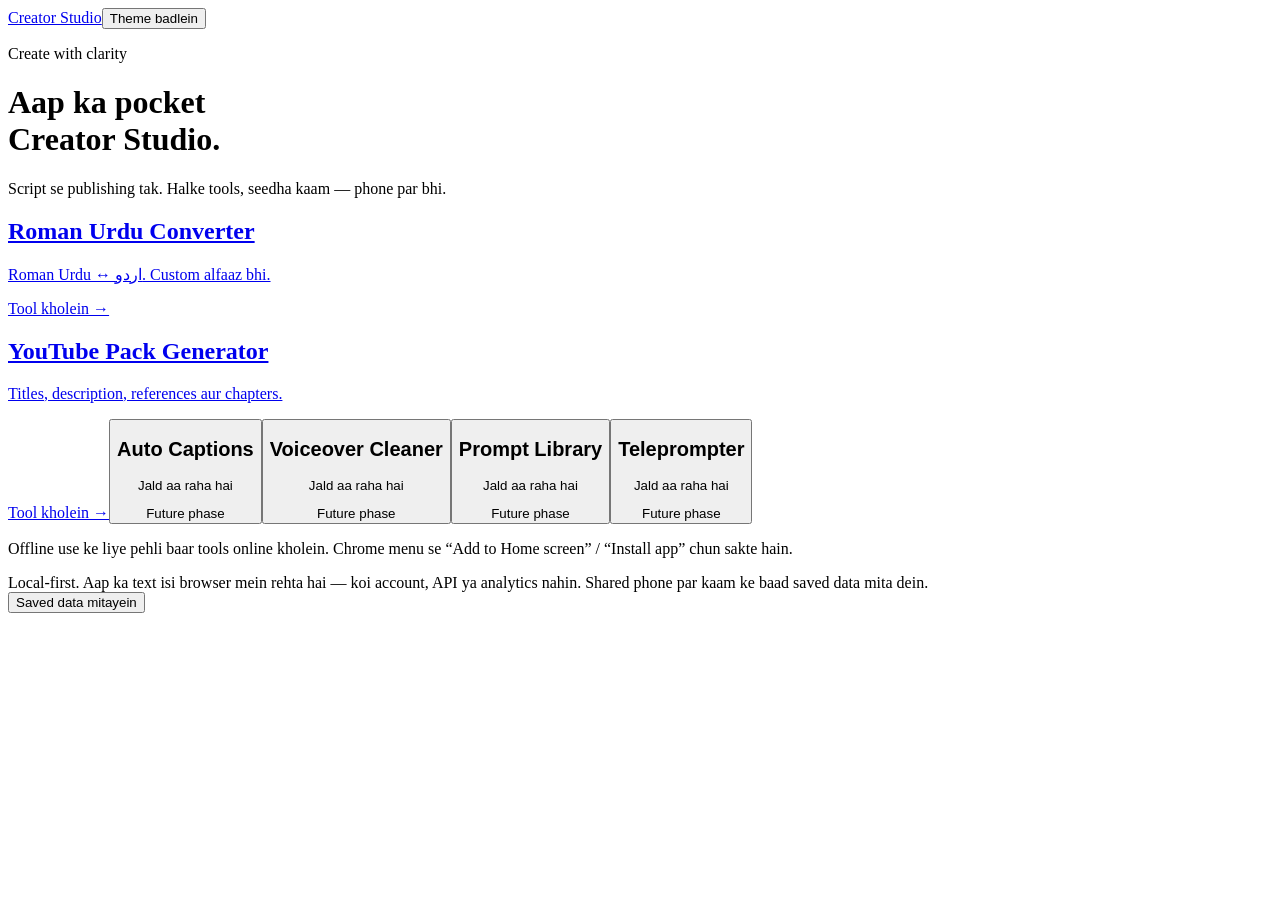
==== index.html @ c0ef5354 "Create index.html" ====
<!doctype html><html lang="en"><head><meta charset="utf-8"><meta name="viewport" content="width=device-width,initial-scale=1"><meta name="theme-color" content="#0b1412"><meta name="description" content="Phone par offline Roman Urdu aur YouTube creator tools."><title>Home | Creator Studio</title><link rel="manifest" href="manifest.json"><link rel="icon" href="icon.svg" type="image/svg+xml"><link rel="stylesheet" href="style.css"><script defer src="site.js"></script></head><body><header><a href="index.html">Creator Studio</a><button id="theme" aria-label="Light ya dark theme badlein">Theme badlein</button></header><main><p class="eyebrow">Create with clarity</p><h1>Aap ka pocket<br>Creator Studio.</h1><p>Script se publishing tak. Halke tools, seedha kaam — phone par bhi.</p><div class="grid"><a class="card" href="converter.html"><h2>Roman Urdu Converter</h2><p>Roman Urdu ↔ اردو. Custom alfaaz bhi.</p><span>Tool kholein →</span></a><a class="card" href="pack.html"><h2>YouTube Pack Generator</h2><p>Titles, description, references aur chapters.</p><span>Tool kholein →</span></a><button class="card soon"><h2>Auto Captions</h2><p>Jald aa raha hai</p><span>Future phase</span></button><button class="card soon"><h2>Voiceover Cleaner</h2><p>Jald aa raha hai</p><span>Future phase</span></button><button class="card soon"><h2>Prompt Library</h2><p>Jald aa raha hai</p><span>Future phase</span></button><button class="card soon"><h2>Teleprompter</h2><p>Jald aa raha hai</p><span>Future phase</span></button></div><p class="help">Offline use ke liye pehli baar tools online kholein. Chrome menu se “Add to Home screen” / “Install app” chun sakte hain.</p></main><footer>Local-first. Aap ka text isi browser mein rehta hai — koi account, API ya analytics nahin. Shared phone par kaam ke baad saved data mita dein.<div class="row"><button id="clearData">Saved data mitayein</button></div></footer><div id="toast" role="status" aria-live="polite"></div></body></html>
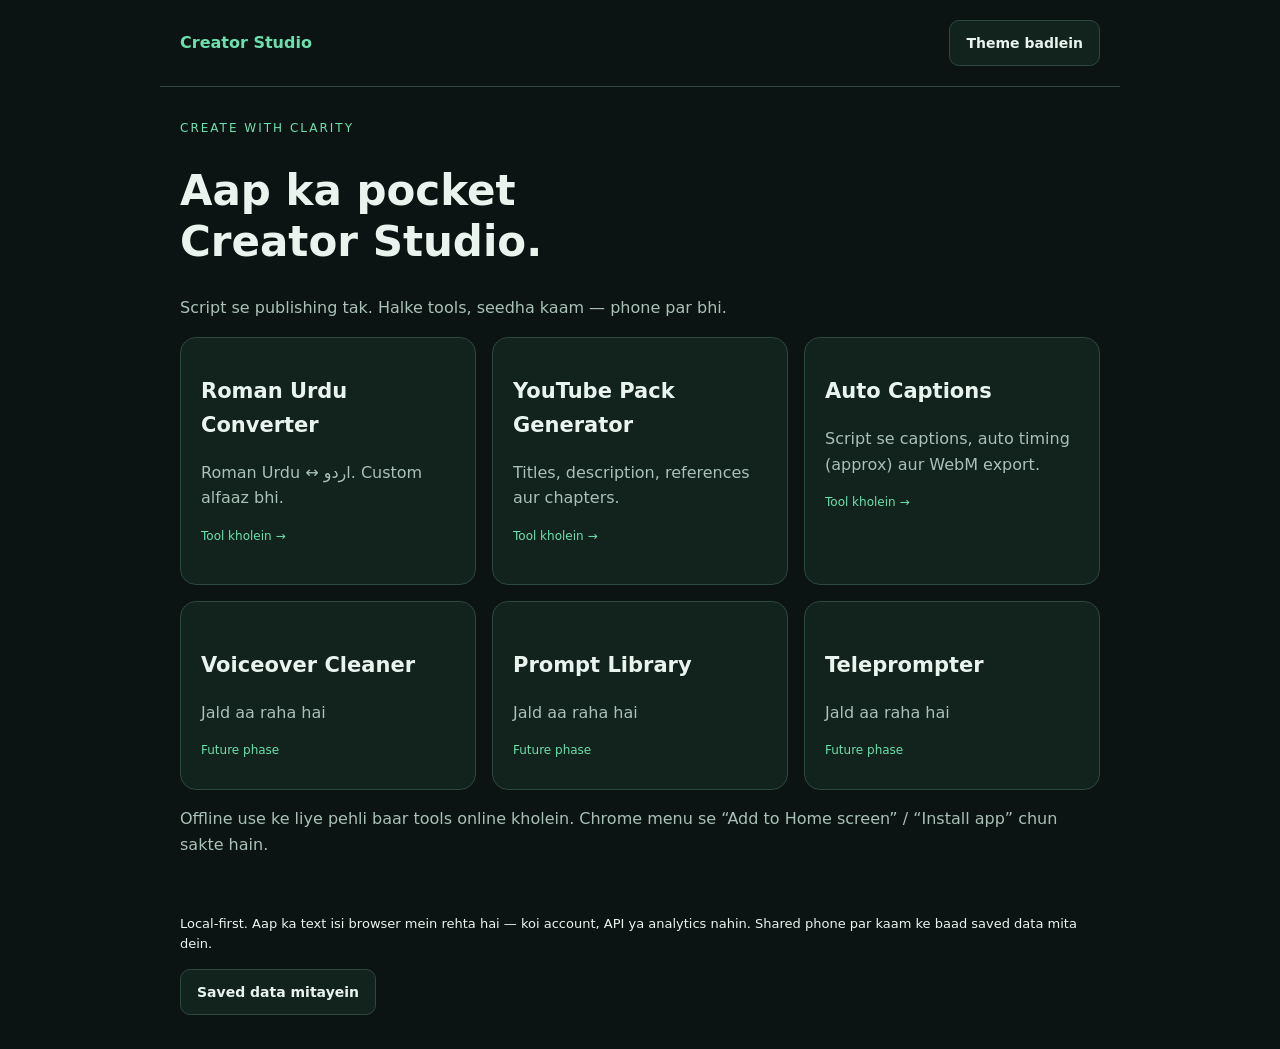
==== commit 2d4efb8c: "Link Auto Captions from Creator Studio hub" ====
--- a/index.html
+++ b/index.html
@@ -1 +1 @@
-<!doctype html><html lang="en"><head><meta charset="utf-8"><meta name="viewport" content="width=device-width,initial-scale=1"><meta name="theme-color" content="#0b1412"><meta name="description" content="Phone par offline Roman Urdu aur YouTube creator tools."><title>Home | Creator Studio</title><link rel="manifest" href="manifest.json"><link rel="icon" href="icon.svg" type="image/svg+xml"><link rel="stylesheet" href="style.css"><script defer src="site.js"></script></head><body><header><a href="index.html">Creator Studio</a><button id="theme" aria-label="Light ya dark theme badlein">Theme badlein</button></header><main><p class="eyebrow">Create with clarity</p><h1>Aap ka pocket<br>Creator Studio.</h1><p>Script se publishing tak. Halke tools, seedha kaam — phone par bhi.</p><div class="grid"><a class="card" href="converter.html"><h2>Roman Urdu Converter</h2><p>Roman Urdu ↔ اردو. Custom alfaaz bhi.</p><span>Tool kholein →</span></a><a class="card" href="pack.html"><h2>YouTube Pack Generator</h2><p>Titles, description, references aur chapters.</p><span>Tool kholein →</span></a><button class="card soon"><h2>Auto Captions</h2><p>Jald aa raha hai</p><span>Future phase</span></button><button class="card soon"><h2>Voiceover Cleaner</h2><p>Jald aa raha hai</p><span>Future phase</span></button><button class="card soon"><h2>Prompt Library</h2><p>Jald aa raha hai</p><span>Future phase</span></button><button class="card soon"><h2>Teleprompter</h2><p>Jald aa raha hai</p><span>Future phase</span></button></div><p class="help">Offline use ke liye pehli baar tools online kholein. Chrome menu se “Add to Home screen” / “Install app” chun sakte hain.</p></main><footer>Local-first. Aap ka text isi browser mein rehta hai — koi account, API ya analytics nahin. Shared phone par kaam ke baad saved data mita dein.<div class="row"><button id="clearData">Saved data mitayein</button></div></footer><div id="toast" role="status" aria-live="polite"></div></body></html>
+<!doctype html><html lang="en"><head><meta charset="utf-8"><meta name="viewport" content="width=device-width,initial-scale=1"><meta name="theme-color" content="#0b1412"><meta name="description" content="Phone par offline Roman Urdu aur YouTube creator tools."><title>Home | Creator Studio</title><link rel="manifest" href="manifest.json"><link rel="icon" href="icon.svg" type="image/svg+xml"><link rel="stylesheet" href="style.css"><script defer src="site.js"></script></head><body><header><a href="index.html">Creator Studio</a><button id="theme" aria-label="Light ya dark theme badlein">Theme badlein</button></header><main><p class="eyebrow">Create with clarity</p><h1>Aap ka pocket<br>Creator Studio.</h1><p>Script se publishing tak. Halke tools, seedha kaam — phone par bhi.</p><div class="grid"><a class="card" href="converter.html"><h2>Roman Urdu Converter</h2><p>Roman Urdu ↔ اردو. Custom alfaaz bhi.</p><span>Tool kholein →</span></a><a class="card" href="pack.html"><h2>YouTube Pack Generator</h2><p>Titles, description, references aur chapters.</p><span>Tool kholein →</span></a><a class="card" href="captions.html"><h2>Auto Captions</h2><p>Script se captions, auto timing (approx) aur WebM export.</p><span>Tool kholein →</span></a><button class="card soon"><h2>Voiceover Cleaner</h2><p>Jald aa raha hai</p><span>Future phase</span></button><button class="card soon"><h2>Prompt Library</h2><p>Jald aa raha hai</p><span>Future phase</span></button><button class="card soon"><h2>Teleprompter</h2><p>Jald aa raha hai</p><span>Future phase</span></button></div><p class="help">Offline use ke liye pehli baar tools online kholein. Chrome menu se “Add to Home screen” / “Install app” chun sakte hain.</p></main><footer>Local-first. Aap ka text isi browser mein rehta hai — koi account, API ya analytics nahin. Shared phone par kaam ke baad saved data mita dein.<div class="row"><button id="clearData">Saved data mitayein</button></div></footer><div id="toast" role="status" aria-live="polite"></div></body></html>
--- a/style.css
+++ b/style.css
@@ -0,0 +1 @@
+:root{color-scheme:dark;--bg:#0b1412;--panel:#12221d;--fg:#e9f4ef;--muted:#a9c1b6;--line:#2d483d;--accent:#6ce0ac}*{box-sizing:border-box}body{margin:0;background:var(--bg);color:var(--fg);font:16px/1.6 system-ui,sans-serif}body.light{color-scheme:light;--bg:#f2f8f5;--panel:white;--fg:#112c20;--muted:#426455;--line:#b8d0c2;--accent:#08683f}header,main,footer{max-width:960px;margin:auto;padding:20px}header{display:flex;justify-content:space-between;align-items:center;gap:12px;border-bottom:1px solid var(--line)}a{color:var(--accent)}header a{text-decoration:none;font-weight:800}h1{font-size:clamp(28px,5vw,42px);line-height:1.2}h2{font-size:21px}h3{margin:0 0 10px}p,.help{color:var(--muted)}.eyebrow{font-size:12px;letter-spacing:2px;text-transform:uppercase;color:var(--accent)}.grid{display:grid;grid-template-columns:repeat(auto-fit,minmax(min(100%,260px),1fr));gap:16px}.card,section{padding:20px;background:var(--panel);border:1px solid var(--line);border-radius:16px;margin:0 0 18px;min-width:0}.card{display:block;text-decoration:none;color:var(--fg);text-align:left;font:inherit;width:100%;height:100%}.card span,.badge{display:block;color:var(--accent);font-size:12px;margin-top:12px}label{display:block;margin:14px 0 7px;font-weight:600}textarea,input{display:block;width:100%;max-width:100%;border:1px solid var(--line);border-radius:10px;background:var(--bg);color:var(--fg);font:inherit;padding:12px}textarea{min-height:180px;resize:vertical}button,.button{font:600 14px system-ui;cursor:pointer;border:1px solid var(--line);background:var(--panel);color:var(--fg);padding:12px 16px;border-radius:10px;min-height:46px;white-space:normal}button:hover,.button:hover{border-color:var(--accent)}button.primary{background:var(--accent);color:var(--bg);border:0}body.light button.primary{color:white}.row{display:flex;flex-wrap:wrap;gap:10px;align-items:center;margin:14px 0}.row>*{max-width:100%}.urdu{font-family:'Noto Nastaliq Urdu','Urdu Typesetting','Noto Naskh Arabic',serif;line-height:2.5;font-size:21px}.output{white-space:pre-wrap;overflow-wrap:anywhere;min-height:65px}#toast{position:fixed;bottom:18px;left:16px;right:16px;margin:auto;max-width:420px;padding:12px;background:var(--accent);color:var(--bg);border-radius:12px;z-index:5;text-align:center}#toast:empty{display:none}summary{cursor:pointer;padding:12px 0}small{color:var(--muted)}:focus-visible{outline:3px solid var(--accent);outline-offset:3px}footer{font-size:13px}input[type=file]{font-size:13px}pre{white-space:pre-wrap;overflow-wrap:anywhere}nav{margin-bottom:22px}
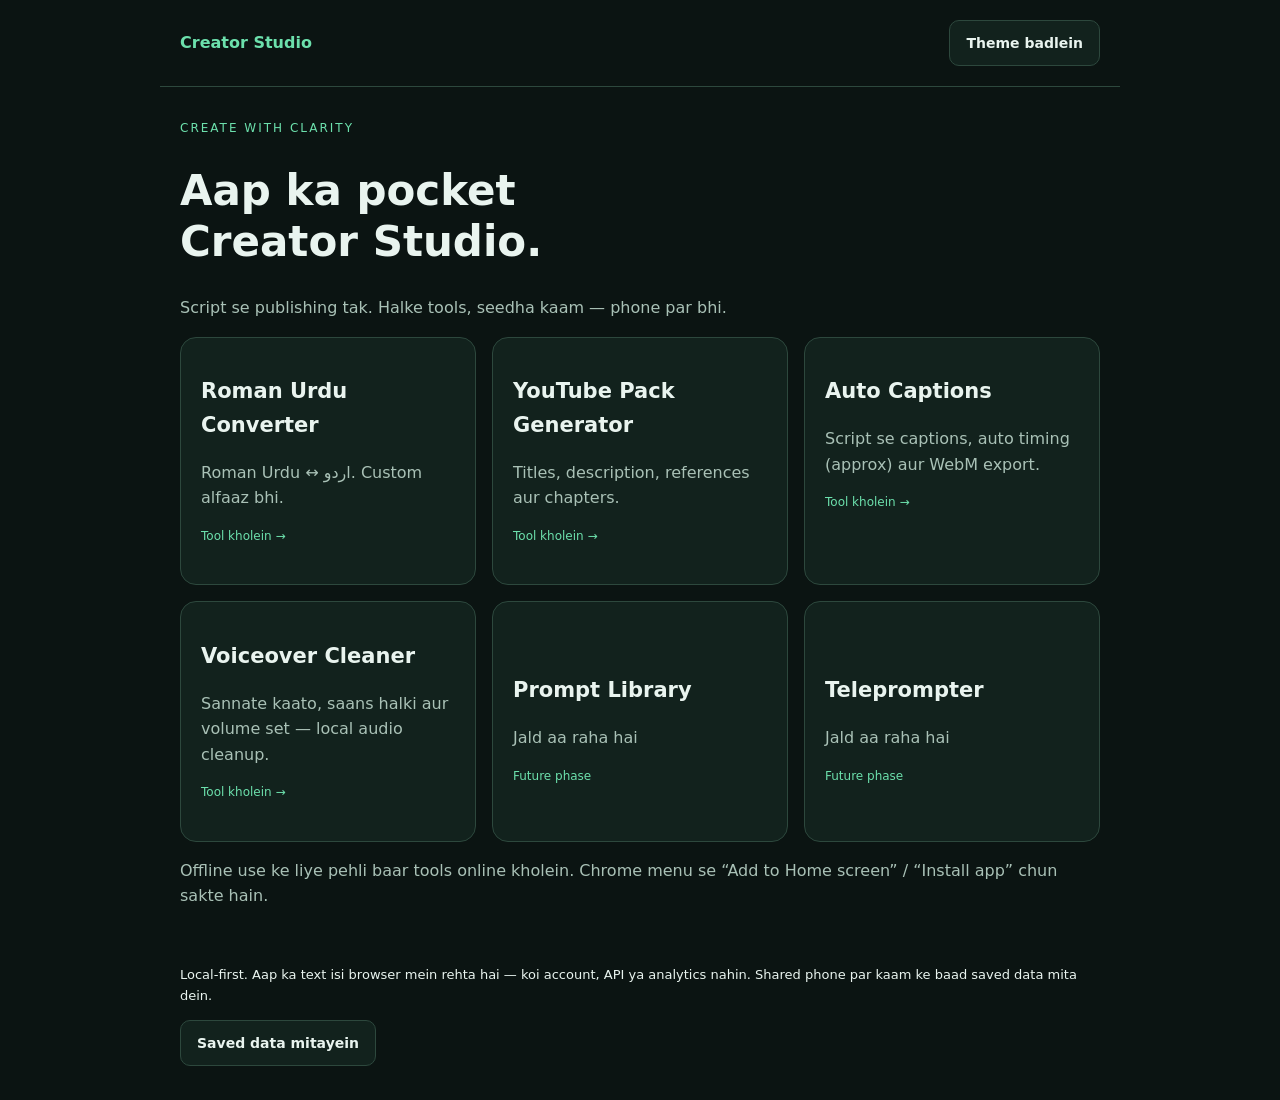
==== commit 222bc4ec: "Update index.html" ====
--- a/index.html
+++ b/index.html
@@ -1 +1 @@
-<!doctype html><html lang="en"><head><meta charset="utf-8"><meta name="viewport" content="width=device-width,initial-scale=1"><meta name="theme-color" content="#0b1412"><meta name="description" content="Phone par offline Roman Urdu aur YouTube creator tools."><title>Home | Creator Studio</title><link rel="manifest" href="manifest.json"><link rel="icon" href="icon.svg" type="image/svg+xml"><link rel="stylesheet" href="style.css"><script defer src="site.js"></script></head><body><header><a href="index.html">Creator Studio</a><button id="theme" aria-label="Light ya dark theme badlein">Theme badlein</button></header><main><p class="eyebrow">Create with clarity</p><h1>Aap ka pocket<br>Creator Studio.</h1><p>Script se publishing tak. Halke tools, seedha kaam — phone par bhi.</p><div class="grid"><a class="card" href="converter.html"><h2>Roman Urdu Converter</h2><p>Roman Urdu ↔ اردو. Custom alfaaz bhi.</p><span>Tool kholein →</span></a><a class="card" href="pack.html"><h2>YouTube Pack Generator</h2><p>Titles, description, references aur chapters.</p><span>Tool kholein →</span></a><a class="card" href="captions.html"><h2>Auto Captions</h2><p>Script se captions, auto timing (approx) aur WebM export.</p><span>Tool kholein →</span></a><button class="card soon"><h2>Voiceover Cleaner</h2><p>Jald aa raha hai</p><span>Future phase</span></button><button class="card soon"><h2>Prompt Library</h2><p>Jald aa raha hai</p><span>Future phase</span></button><button class="card soon"><h2>Teleprompter</h2><p>Jald aa raha hai</p><span>Future phase</span></button></div><p class="help">Offline use ke liye pehli baar tools online kholein. Chrome menu se “Add to Home screen” / “Install app” chun sakte hain.</p></main><footer>Local-first. Aap ka text isi browser mein rehta hai — koi account, API ya analytics nahin. Shared phone par kaam ke baad saved data mita dein.<div class="row"><button id="clearData">Saved data mitayein</button></div></footer><div id="toast" role="status" aria-live="polite"></div></body></html>
+<!doctype html><html lang="en"><head><meta charset="utf-8"><meta name="viewport" content="width=device-width,initial-scale=1"><meta name="theme-color" content="#0b1412"><meta name="description" content="Phone par offline Roman Urdu aur YouTube creator tools."><title>Home | Creator Studio</title><link rel="manifest" href="manifest.json"><link rel="icon" href="icon.svg" type="image/svg+xml"><link rel="stylesheet" href="style.css"><script defer src="site.js"></script></head><body><header><a href="index.html">Creator Studio</a><button id="theme" aria-label="Light ya dark theme badlein">Theme badlein</button></header><main><p class="eyebrow">Create with clarity</p><h1>Aap ka pocket<br>Creator Studio.</h1><p>Script se publishing tak. Halke tools, seedha kaam — phone par bhi.</p><div class="grid"><a class="card" href="converter.html"><h2>Roman Urdu Converter</h2><p>Roman Urdu ↔ اردو. Custom alfaaz bhi.</p><span>Tool kholein →</span></a><a class="card" href="pack.html"><h2>YouTube Pack Generator</h2><p>Titles, description, references aur chapters.</p><span>Tool kholein →</span></a><a class="card" href="captions.html"><h2>Auto Captions</h2><p>Script se captions, auto timing (approx) aur WebM export.</p><span>Tool kholein →</span></a><a class="card" href="cleaner.html"><h2>Voiceover Cleaner</h2><p>Sannate kaato, saans halki aur volume set — local audio cleanup.</p><span>Tool kholein →</span></a><button class="card soon"><h2>Prompt Library</h2><p>Jald aa raha hai</p><span>Future phase</span></button><button class="card soon"><h2>Teleprompter</h2><p>Jald aa raha hai</p><span>Future phase</span></button></div><p class="help">Offline use ke liye pehli baar tools online kholein. Chrome menu se “Add to Home screen” / “Install app” chun sakte hain.</p></main><footer>Local-first. Aap ka text isi browser mein rehta hai — koi account, API ya analytics nahin. Shared phone par kaam ke baad saved data mita dein.<div class="row"><button id="clearData">Saved data mitayein</button></div></footer><div id="toast" role="status" aria-live="polite"></div></body></html>
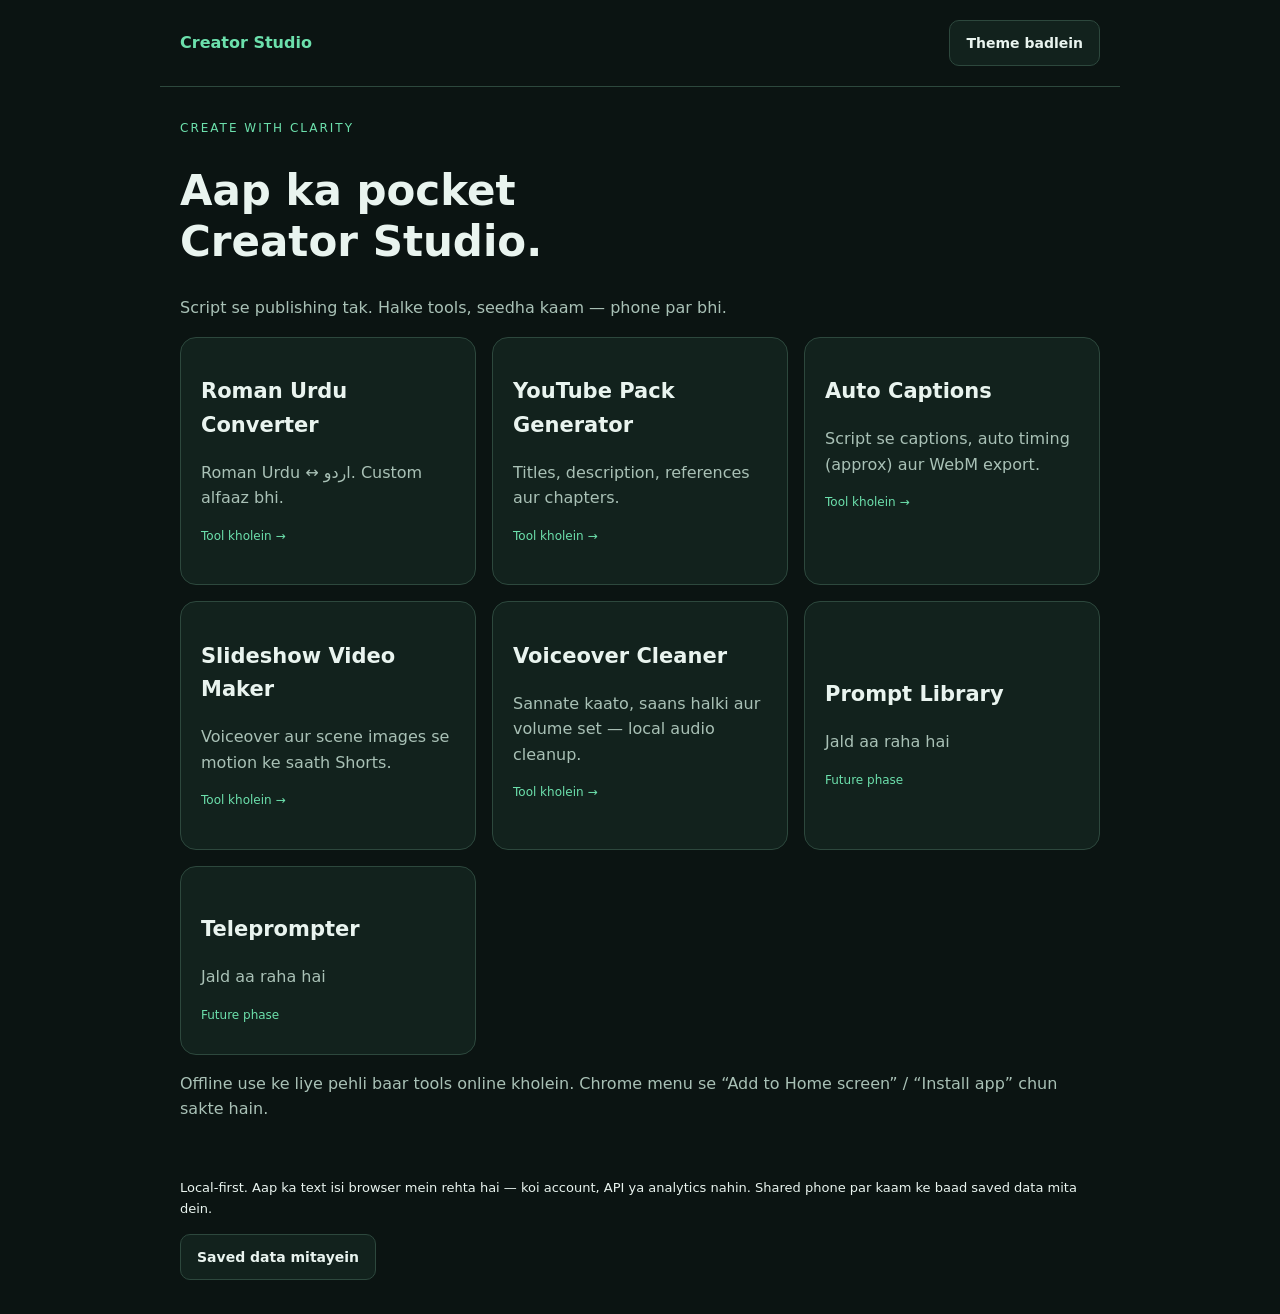
==== commit 47cb2eb6: "Add Slideshow Video Maker to tool hub" ====
--- a/index.html
+++ b/index.html
@@ -1 +1 @@
-<!doctype html><html lang="en"><head><meta charset="utf-8"><meta name="viewport" content="width=device-width,initial-scale=1"><meta name="theme-color" content="#0b1412"><meta name="description" content="Phone par offline Roman Urdu aur YouTube creator tools."><title>Home | Creator Studio</title><link rel="manifest" href="manifest.json"><link rel="icon" href="icon.svg" type="image/svg+xml"><link rel="stylesheet" href="style.css"><script defer src="site.js"></script></head><body><header><a href="index.html">Creator Studio</a><button id="theme" aria-label="Light ya dark theme badlein">Theme badlein</button></header><main><p class="eyebrow">Create with clarity</p><h1>Aap ka pocket<br>Creator Studio.</h1><p>Script se publishing tak. Halke tools, seedha kaam — phone par bhi.</p><div class="grid"><a class="card" href="converter.html"><h2>Roman Urdu Converter</h2><p>Roman Urdu ↔ اردو. Custom alfaaz bhi.</p><span>Tool kholein →</span></a><a class="card" href="pack.html"><h2>YouTube Pack Generator</h2><p>Titles, description, references aur chapters.</p><span>Tool kholein →</span></a><a class="card" href="captions.html"><h2>Auto Captions</h2><p>Script se captions, auto timing (approx) aur WebM export.</p><span>Tool kholein →</span></a><a class="card" href="cleaner.html"><h2>Voiceover Cleaner</h2><p>Sannate kaato, saans halki aur volume set — local audio cleanup.</p><span>Tool kholein →</span></a><button class="card soon"><h2>Prompt Library</h2><p>Jald aa raha hai</p><span>Future phase</span></button><button class="card soon"><h2>Teleprompter</h2><p>Jald aa raha hai</p><span>Future phase</span></button></div><p class="help">Offline use ke liye pehli baar tools online kholein. Chrome menu se “Add to Home screen” / “Install app” chun sakte hain.</p></main><footer>Local-first. Aap ka text isi browser mein rehta hai — koi account, API ya analytics nahin. Shared phone par kaam ke baad saved data mita dein.<div class="row"><button id="clearData">Saved data mitayein</button></div></footer><div id="toast" role="status" aria-live="polite"></div></body></html>
+<!doctype html><html lang="en"><head><meta charset="utf-8"><meta name="viewport" content="width=device-width,initial-scale=1"><meta name="theme-color" content="#0b1412"><meta name="description" content="Phone par offline Roman Urdu aur YouTube creator tools."><title>Home | Creator Studio</title><link rel="manifest" href="manifest.json"><link rel="icon" href="icon.svg" type="image/svg+xml"><link rel="stylesheet" href="style.css"><script defer src="site.js"></script></head><body><header><a href="index.html">Creator Studio</a><button id="theme" aria-label="Light ya dark theme badlein">Theme badlein</button></header><main><p class="eyebrow">Create with clarity</p><h1>Aap ka pocket<br>Creator Studio.</h1><p>Script se publishing tak. Halke tools, seedha kaam — phone par bhi.</p><div class="grid"><a class="card" href="converter.html"><h2>Roman Urdu Converter</h2><p>Roman Urdu ↔ اردو. Custom alfaaz bhi.</p><span>Tool kholein →</span></a><a class="card" href="pack.html"><h2>YouTube Pack Generator</h2><p>Titles, description, references aur chapters.</p><span>Tool kholein →</span></a><a class="card" href="captions.html"><h2>Auto Captions</h2><p>Script se captions, auto timing (approx) aur WebM export.</p><span>Tool kholein →</span></a><a class="card" href="slideshow.html"><h2>Slideshow Video Maker</h2><p>Voiceover aur scene images se motion ke saath Shorts.</p><span>Tool kholein →</span></a><a class="card" href="cleaner.html"><h2>Voiceover Cleaner</h2><p>Sannate kaato, saans halki aur volume set — local audio cleanup.</p><span>Tool kholein →</span></a><button class="card soon"><h2>Prompt Library</h2><p>Jald aa raha hai</p><span>Future phase</span></button><button class="card soon"><h2>Teleprompter</h2><p>Jald aa raha hai</p><span>Future phase</span></button></div><p class="help">Offline use ke liye pehli baar tools online kholein. Chrome menu se “Add to Home screen” / “Install app” chun sakte hain.</p></main><footer>Local-first. Aap ka text isi browser mein rehta hai — koi account, API ya analytics nahin. Shared phone par kaam ke baad saved data mita dein.<div class="row"><button id="clearData">Saved data mitayein</button></div></footer><div id="toast" role="status" aria-live="polite"></div></body></html>
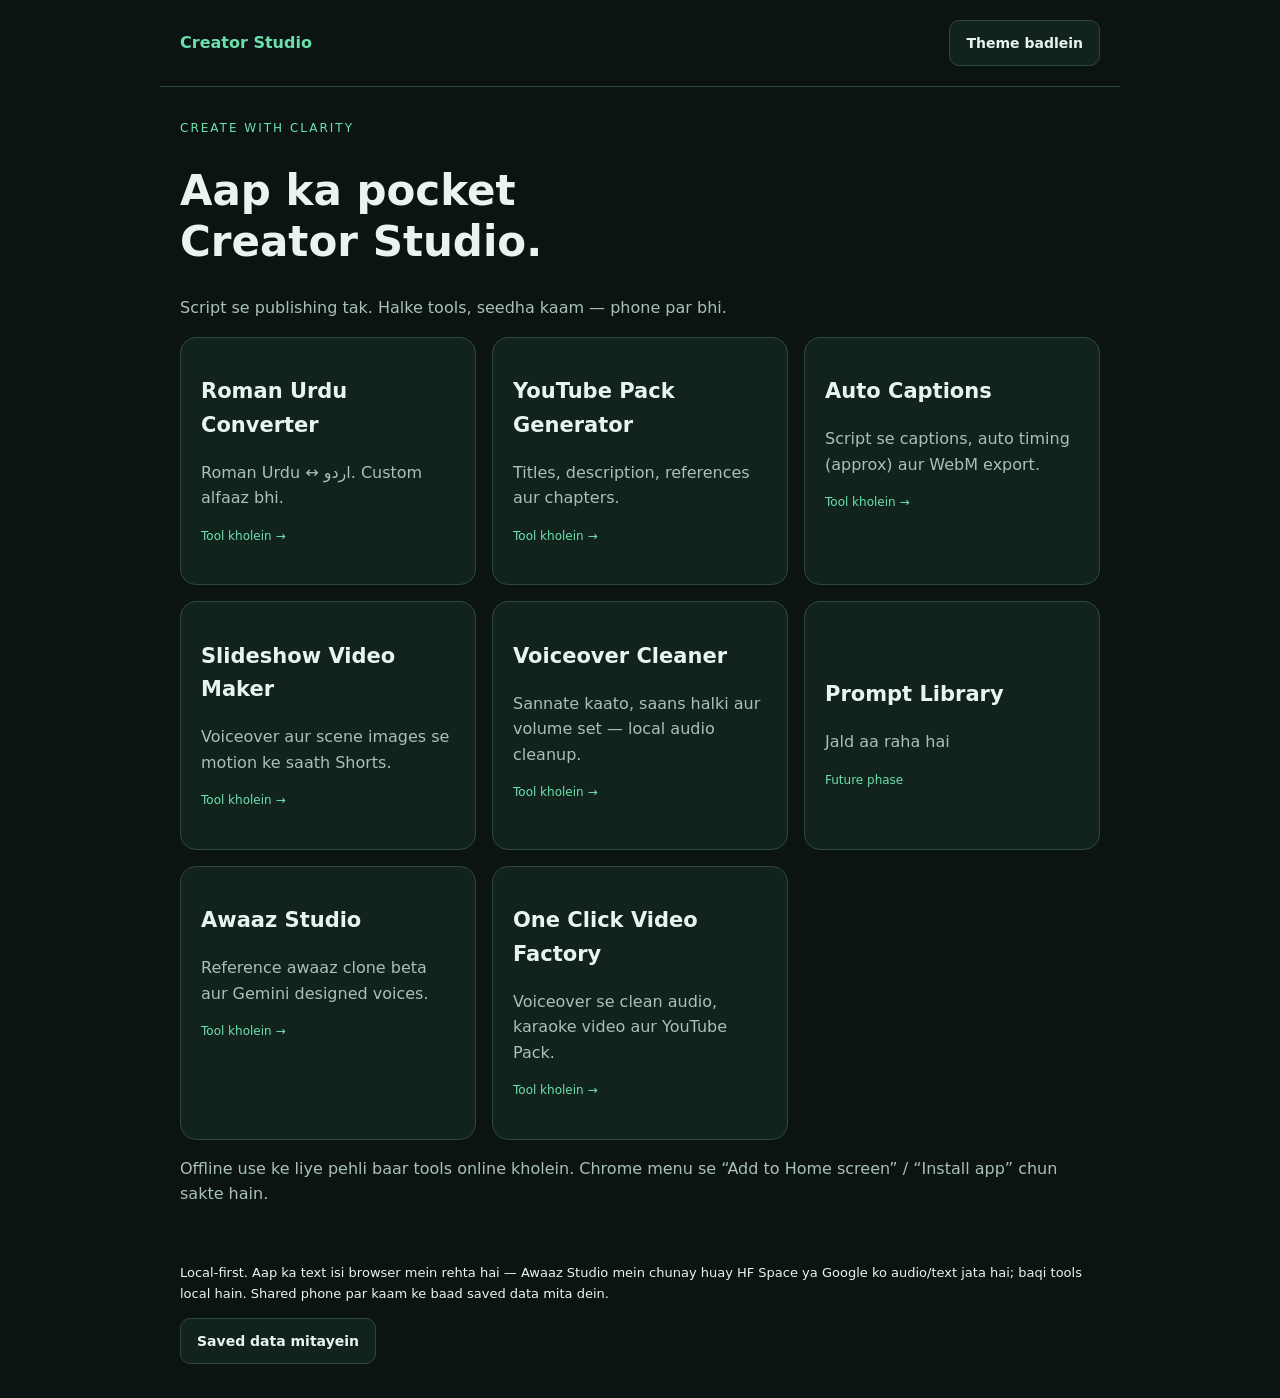
==== commit a0c50e7a: "Link Awaaz and Factory tools and remove teleprompter placeholder" ====
--- a/index.html
+++ b/index.html
@@ -1 +1 @@
-<!doctype html><html lang="en"><head><meta charset="utf-8"><meta name="viewport" content="width=device-width,initial-scale=1"><meta name="theme-color" content="#0b1412"><meta name="description" content="Phone par offline Roman Urdu aur YouTube creator tools."><title>Home | Creator Studio</title><link rel="manifest" href="manifest.json"><link rel="icon" href="icon.svg" type="image/svg+xml"><link rel="stylesheet" href="style.css"><script defer src="site.js"></script></head><body><header><a href="index.html">Creator Studio</a><button id="theme" aria-label="Light ya dark theme badlein">Theme badlein</button></header><main><p class="eyebrow">Create with clarity</p><h1>Aap ka pocket<br>Creator Studio.</h1><p>Script se publishing tak. Halke tools, seedha kaam — phone par bhi.</p><div class="grid"><a class="card" href="converter.html"><h2>Roman Urdu Converter</h2><p>Roman Urdu ↔ اردو. Custom alfaaz bhi.</p><span>Tool kholein →</span></a><a class="card" href="pack.html"><h2>YouTube Pack Generator</h2><p>Titles, description, references aur chapters.</p><span>Tool kholein →</span></a><a class="card" href="captions.html"><h2>Auto Captions</h2><p>Script se captions, auto timing (approx) aur WebM export.</p><span>Tool kholein →</span></a><a class="card" href="slideshow.html"><h2>Slideshow Video Maker</h2><p>Voiceover aur scene images se motion ke saath Shorts.</p><span>Tool kholein →</span></a><a class="card" href="cleaner.html"><h2>Voiceover Cleaner</h2><p>Sannate kaato, saans halki aur volume set — local audio cleanup.</p><span>Tool kholein →</span></a><button class="card soon"><h2>Prompt Library</h2><p>Jald aa raha hai</p><span>Future phase</span></button><button class="card soon"><h2>Teleprompter</h2><p>Jald aa raha hai</p><span>Future phase</span></button></div><p class="help">Offline use ke liye pehli baar tools online kholein. Chrome menu se “Add to Home screen” / “Install app” chun sakte hain.</p></main><footer>Local-first. Aap ka text isi browser mein rehta hai — koi account, API ya analytics nahin. Shared phone par kaam ke baad saved data mita dein.<div class="row"><button id="clearData">Saved data mitayein</button></div></footer><div id="toast" role="status" aria-live="polite"></div></body></html>
+<!doctype html><html lang="en"><head><meta charset="utf-8"><meta name="viewport" content="width=device-width,initial-scale=1"><meta name="theme-color" content="#0b1412"><meta name="description" content="Phone par offline Roman Urdu aur YouTube creator tools."><title>Home | Creator Studio</title><link rel="manifest" href="manifest.json"><link rel="icon" href="icon.svg" type="image/svg+xml"><link rel="stylesheet" href="style.css"><script defer src="site.js"></script></head><body><header><a href="index.html">Creator Studio</a><button id="theme" aria-label="Light ya dark theme badlein">Theme badlein</button></header><main><p class="eyebrow">Create with clarity</p><h1>Aap ka pocket<br>Creator Studio.</h1><p>Script se publishing tak. Halke tools, seedha kaam — phone par bhi.</p><div class="grid"><a class="card" href="converter.html"><h2>Roman Urdu Converter</h2><p>Roman Urdu ↔ اردو. Custom alfaaz bhi.</p><span>Tool kholein →</span></a><a class="card" href="pack.html"><h2>YouTube Pack Generator</h2><p>Titles, description, references aur chapters.</p><span>Tool kholein →</span></a><a class="card" href="captions.html"><h2>Auto Captions</h2><p>Script se captions, auto timing (approx) aur WebM export.</p><span>Tool kholein →</span></a><a class="card" href="slideshow.html"><h2>Slideshow Video Maker</h2><p>Voiceover aur scene images se motion ke saath Shorts.</p><span>Tool kholein →</span></a><a class="card" href="cleaner.html"><h2>Voiceover Cleaner</h2><p>Sannate kaato, saans halki aur volume set — local audio cleanup.</p><span>Tool kholein →</span></a><button class="card soon"><h2>Prompt Library</h2><p>Jald aa raha hai</p><span>Future phase</span></button><a class="card" href="awaaz.html"><h2>Awaaz Studio</h2><p>Reference awaaz clone beta aur Gemini designed voices.</p><span>Tool kholein →</span></a><a class="card" href="factory.html"><h2>One Click Video Factory</h2><p>Voiceover se clean audio, karaoke video aur YouTube Pack.</p><span>Tool kholein →</span></a></div><p class="help">Offline use ke liye pehli baar tools online kholein. Chrome menu se “Add to Home screen” / “Install app” chun sakte hain.</p></main><footer>Local-first. Aap ka text isi browser mein rehta hai — Awaaz Studio mein chunay huay HF Space ya Google ko audio/text jata hai; baqi tools local hain. Shared phone par kaam ke baad saved data mita dein.<div class="row"><button id="clearData">Saved data mitayein</button></div></footer><div id="toast" role="status" aria-live="polite"></div></body></html>
